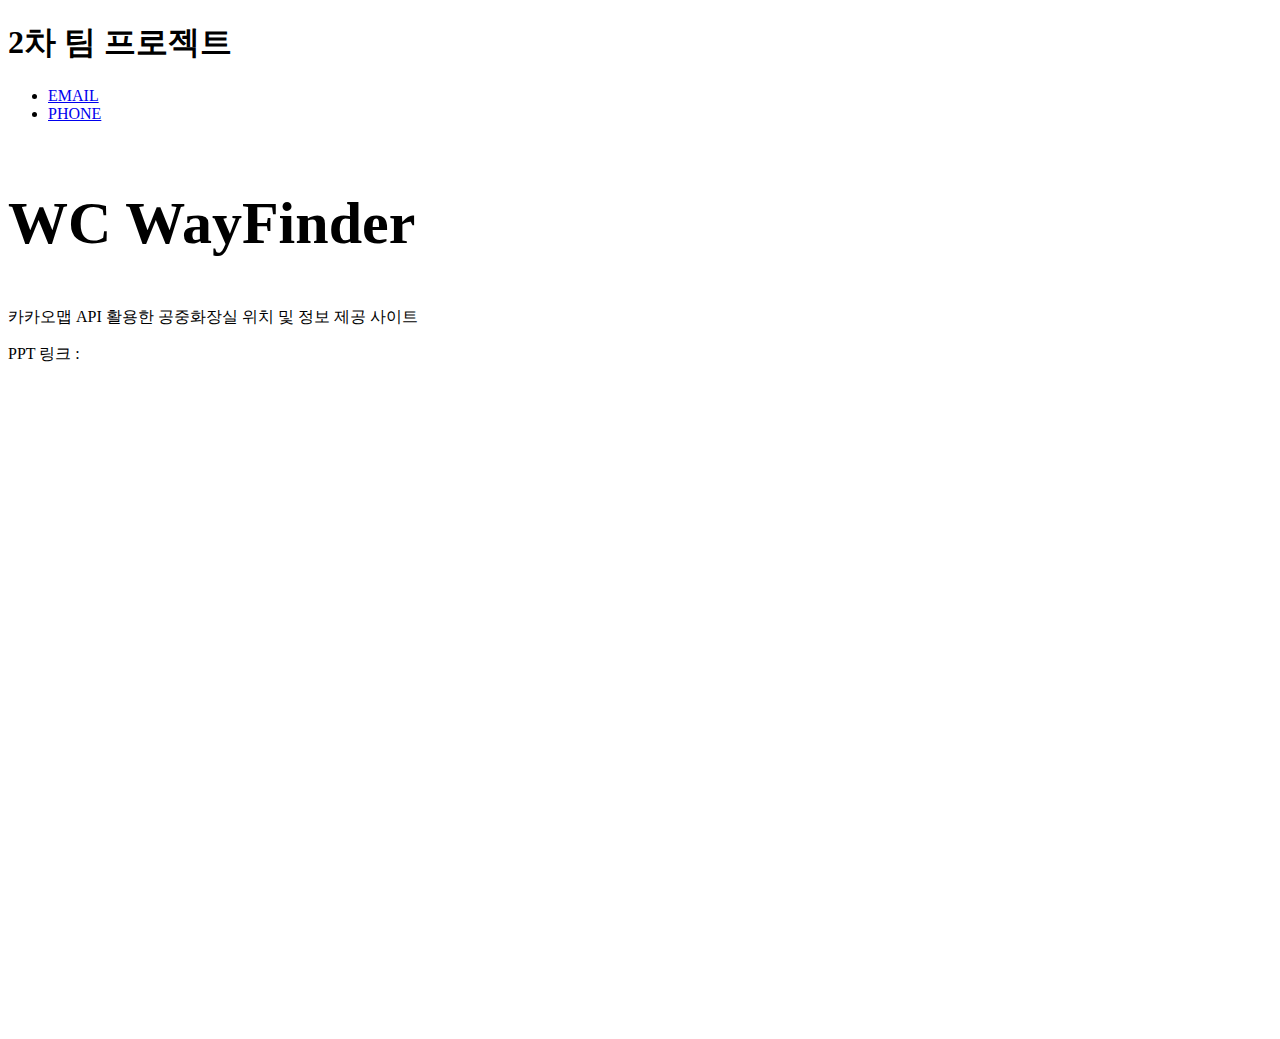
==== index.html @ c0bb704b "Update index.html" ====
<!DOCTYPE html>
<html lang="en">
	<head>
		<meta charset="utf-8">
		<meta content="width=device-width, initial-scale=1.0" name="viewport">
	  
		<title>index</title>
		<meta content="" name="description">
		<meta content="" name="keywords">
	  
		<!-- Favicons -->
		<link href="src/main/resources/static/Logis/assets/img/favicon.png" rel="icon">
		<link href="src/main/resources/static/Logis/assets/img/apple-touch-icon.png" rel="apple-touch-icon">
	  
		<!-- Google Fonts -->
		<link rel="preconnect" href="https://fonts.googleapis.com">
		<link rel="preconnect" href="https://fonts.gstatic.com" crossorigin>
		<link href="https://fonts.googleapis.com/css2?family=Open+Sans:ital,wght@0,300;0,400;0,500;0,600;0,700;1,300;1,400;1,600;1,700&family=Poppins:ital,wght@0,300;0,400;0,500;0,600;0,700;1,300;1,400;1,500;1,600;1,700&family=Inter:ital,wght@0,300;0,400;0,500;0,600;0,700;1,300;1,400;1,500;1,600;1,700&display=swap" rel="stylesheet">
	  
		<!-- Vendor CSS Files -->
		<link href="src/main/resources/static/Logis/assets/vendor/bootstrap/css/bootstrap.min.css" rel="stylesheet">
		<link href="src/main/resources/static/Logis/assets/vendor/bootstrap-icons/bootstrap-icons.css" rel="stylesheet">
		<link href="src/main/resources/static/Logis/assets/vendor/fontawesome-free/css/all.min.css" rel="stylesheet">
		<link href="src/main/resources/static/Logis/assets/vendor/glightbox/css/glightbox.min.css" rel="stylesheet">
		<link href="src/main/resources/static/Logis/assets/vendor/swiper/swiper-bundle.min.css" rel="stylesheet">
		<link href="src/main/resources/static/Logis/assets/vendor/aos/aos.css" rel="stylesheet">
	  
		<!-- Template Main CSS File -->
		<link href="src/main/resources/static/Logis/assets/css/main.css" rel="stylesheet">

		<!-- JQuery -->
		<script src="https://code.jquery.com/jquery-3.6.0.min.js"></script>
	  
	</head>
<body>
<header id="header" class="header d-flex align-items-center fixed-top">
    <div class="container-fluid container-xl d-flex align-items-center justify-content-between">

        <a class="logo d-flex align-items-center">
            <h1>2차 팀 프로젝트</h1>
        </a>

        <i class="mobile-nav-toggle mobile-nav-show bi bi-list"></i>
        <i class="mobile-nav-toggle mobile-nav-hide d-none bi bi-x"></i>
        <nav id="navbar" class="navbar">
            <ul>
                <li><a href="#" id="email">EMAIL</a></li>
                <li><a href="#" id="phone">PHONE</a></li>
            </ul>
        </nav>

    </div>
</header>

<div id="hero" class="hero d-flex align-items-center" style="position: absolute; height: 100%;">
    <div class="container">
        <div class="row gy-4 d-flex justify-content-between">
            <div class="col-lg-6 order-2 order-lg-1 d-flex flex-column justify-content-center">
                <h2 style="font-size: 60px">WC WayFinder</h2>
                <div class="row gy-4">
                    <p>카카오맵 API 활용한 공중화장실 위치 및 정보 제공 사이트</p>
                    <span>PPT 링크 : <a href="src/main/resources/static/Files/2차_프로젝트_PPT.pdf"></a></span>
                </div>
            </div>
        </div>
    </div>
</div>

<a href="#" class="scroll-top d-flex align-items-center justify-content-center"><i class="bi bi-arrow-up-short"></i></a>

<!-- Vendor JS Files -->
<script src="src/main/resources/static/Logis/assets/vendor/bootstrap/js/bootstrap.bundle.min.js"></script>
<script src="src/main/resources/static/Logis/assets/vendor/purecounter/purecounter_vanilla.js"></script>
<script src="src/main/resources/static/Logis/assets/vendor/glightbox/js/glightbox.min.js"></script>
<script src="src/main/resources/static/Logis/assets/vendor/swiper/swiper-bundle.min.js"></script>
<script src="src/main/resources/static/Logis/assets/vendor/aos/aos.js"></script>

<!-- Template Main JS File -->
<script src="src/main/resources/static/Logis/assets/js/main.js"></script>

<script>
	$(document).ready(function(){
		let email = $("#email");
		let phone = $("#phone");
		
		email.on("mouseenter", function(){
			$(this).text("sariys33@gmail.com");
		});
		email.on("mouseleave", function(){
			$(this).text("EMAIL");
		});

		phone.on("mouseenter", function(){
			$(this).text("010 2671 3014");
		});
		phone.on("mouseleave", function(){
			$(this).text("PHONE");
		});
		
	});
</script>

</body>
</html>
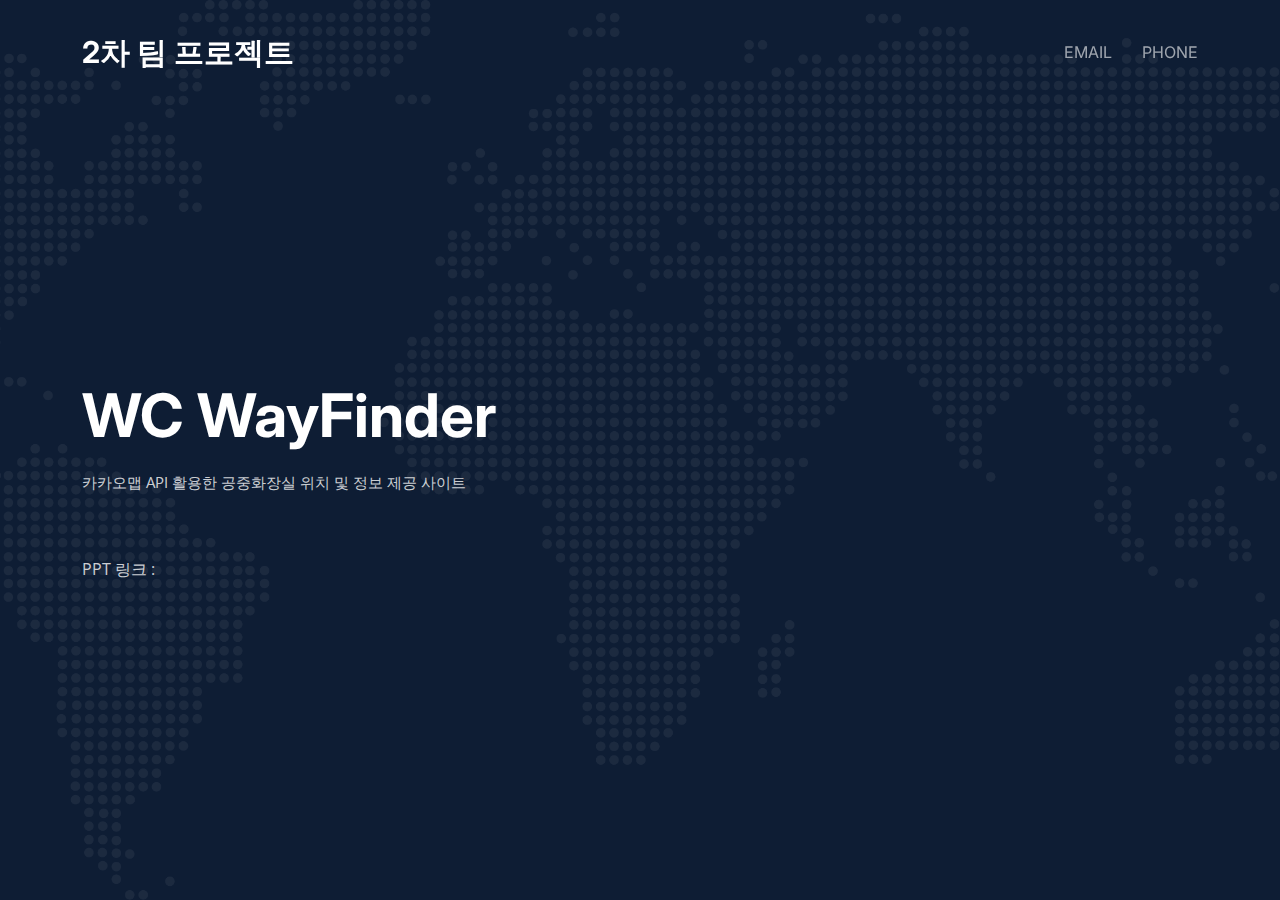
==== commit f7968556: "Update index.html" ====
--- a/index.html
+++ b/index.html
@@ -9,8 +9,8 @@
 		<meta content="" name="keywords">
 	  
 		<!-- Favicons -->
-		<link href="src/main/resources/static/Logis/assets/img/favicon.png" rel="icon">
-		<link href="src/main/resources/static/Logis/assets/img/apple-touch-icon.png" rel="apple-touch-icon">
+		<link href="Template/Logis/assets/img/favicon.png" rel="icon">
+		<link href="Template/Logis/assets/img/apple-touch-icon.png" rel="apple-touch-icon">
 	  
 		<!-- Google Fonts -->
 		<link rel="preconnect" href="https://fonts.googleapis.com">
@@ -18,15 +18,15 @@
 		<link href="https://fonts.googleapis.com/css2?family=Open+Sans:ital,wght@0,300;0,400;0,500;0,600;0,700;1,300;1,400;1,600;1,700&family=Poppins:ital,wght@0,300;0,400;0,500;0,600;0,700;1,300;1,400;1,500;1,600;1,700&family=Inter:ital,wght@0,300;0,400;0,500;0,600;0,700;1,300;1,400;1,500;1,600;1,700&display=swap" rel="stylesheet">
 	  
 		<!-- Vendor CSS Files -->
-		<link href="src/main/resources/static/Logis/assets/vendor/bootstrap/css/bootstrap.min.css" rel="stylesheet">
-		<link href="src/main/resources/static/Logis/assets/vendor/bootstrap-icons/bootstrap-icons.css" rel="stylesheet">
-		<link href="src/main/resources/static/Logis/assets/vendor/fontawesome-free/css/all.min.css" rel="stylesheet">
-		<link href="src/main/resources/static/Logis/assets/vendor/glightbox/css/glightbox.min.css" rel="stylesheet">
-		<link href="src/main/resources/static/Logis/assets/vendor/swiper/swiper-bundle.min.css" rel="stylesheet">
-		<link href="src/main/resources/static/Logis/assets/vendor/aos/aos.css" rel="stylesheet">
+		<link href="Template/Logis/assets/vendor/bootstrap/css/bootstrap.min.css" rel="stylesheet">
+		<link href="Template/Logis/assets/vendor/bootstrap-icons/bootstrap-icons.css" rel="stylesheet">
+		<link href="Template/Logis/assets/vendor/fontawesome-free/css/all.min.css" rel="stylesheet">
+		<link href="Template/Logis/assets/vendor/glightbox/css/glightbox.min.css" rel="stylesheet">
+		<link href="Template/Logis/assets/vendor/swiper/swiper-bundle.min.css" rel="stylesheet">
+		<link href="Template/Logis/assets/vendor/aos/aos.css" rel="stylesheet">
 	  
 		<!-- Template Main CSS File -->
-		<link href="src/main/resources/static/Logis/assets/css/main.css" rel="stylesheet">
+		<link href="Template/Logis/assets/css/main.css" rel="stylesheet">
 
 		<!-- JQuery -->
 		<script src="https://code.jquery.com/jquery-3.6.0.min.js"></script>
@@ -69,14 +69,14 @@
 <a href="#" class="scroll-top d-flex align-items-center justify-content-center"><i class="bi bi-arrow-up-short"></i></a>
 
 <!-- Vendor JS Files -->
-<script src="src/main/resources/static/Logis/assets/vendor/bootstrap/js/bootstrap.bundle.min.js"></script>
-<script src="src/main/resources/static/Logis/assets/vendor/purecounter/purecounter_vanilla.js"></script>
-<script src="src/main/resources/static/Logis/assets/vendor/glightbox/js/glightbox.min.js"></script>
-<script src="src/main/resources/static/Logis/assets/vendor/swiper/swiper-bundle.min.js"></script>
-<script src="src/main/resources/static/Logis/assets/vendor/aos/aos.js"></script>
+<script src="Template/Logis/assets/vendor/bootstrap/js/bootstrap.bundle.min.js"></script>
+<script src="Template/Logis/assets/vendor/purecounter/purecounter_vanilla.js"></script>
+<script src="Template/Logis/assets/vendor/glightbox/js/glightbox.min.js"></script>
+<script src="Template/Logis/assets/vendor/swiper/swiper-bundle.min.js"></script>
+<script src="Template/Logis/assets/vendor/aos/aos.js"></script>
 
 <!-- Template Main JS File -->
-<script src="src/main/resources/static/Logis/assets/js/main.js"></script>
+<script src="Template/Logis/assets/js/main.js"></script>
 
 <script>
 	$(document).ready(function(){
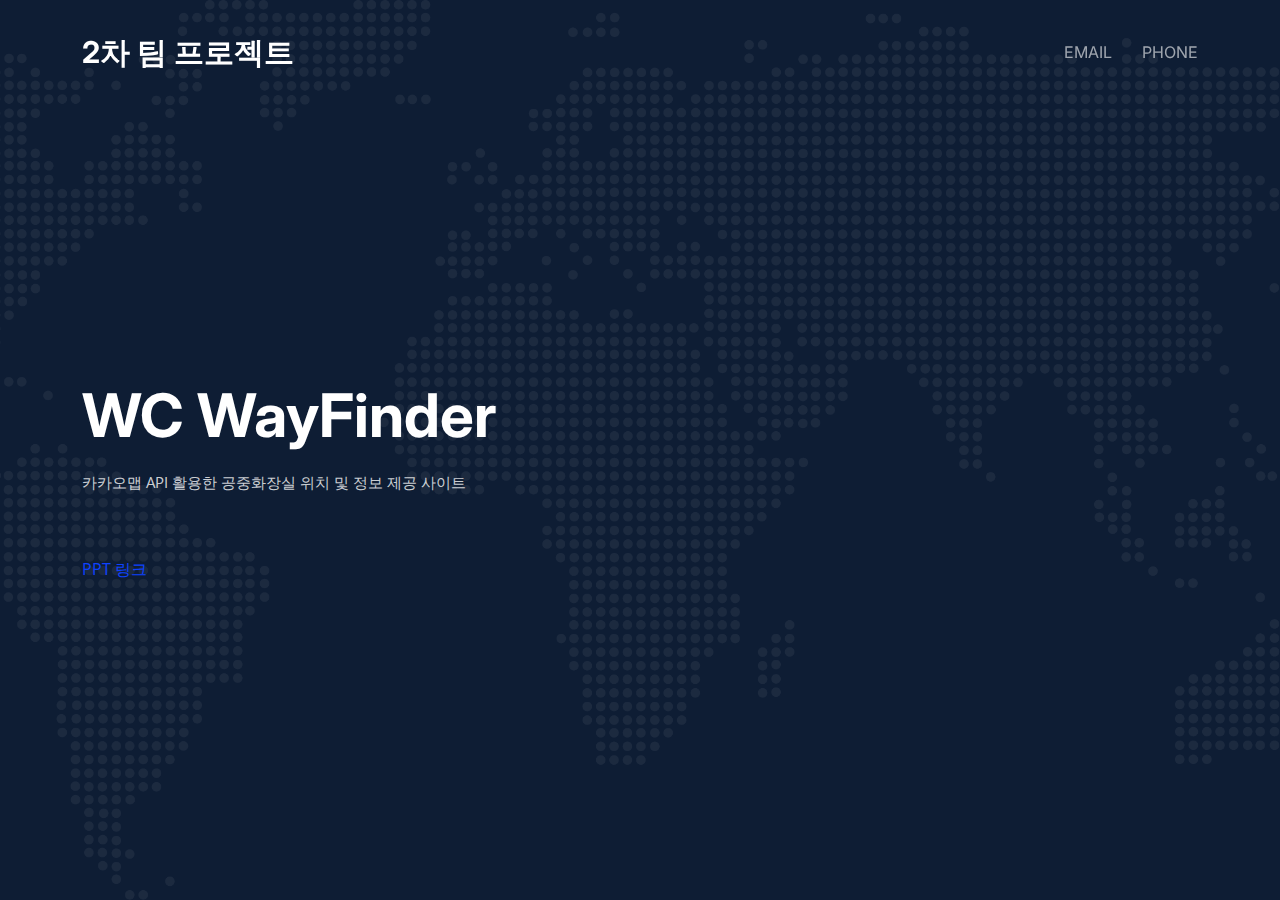
==== commit bd296049: "Update index.html" ====
--- a/index.html
+++ b/index.html
@@ -9,8 +9,8 @@
 		<meta content="" name="keywords">
 	  
 		<!-- Favicons -->
-		<link href="Template/Logis/assets/img/favicon.png" rel="icon">
-		<link href="Template/Logis/assets/img/apple-touch-icon.png" rel="apple-touch-icon">
+		<link href="/Template/Logis/assets/img/favicon.png" rel="icon">
+		<link href="/Template/Logis/assets/img/apple-touch-icon.png" rel="apple-touch-icon">
 	  
 		<!-- Google Fonts -->
 		<link rel="preconnect" href="https://fonts.googleapis.com">
@@ -18,15 +18,15 @@
 		<link href="https://fonts.googleapis.com/css2?family=Open+Sans:ital,wght@0,300;0,400;0,500;0,600;0,700;1,300;1,400;1,600;1,700&family=Poppins:ital,wght@0,300;0,400;0,500;0,600;0,700;1,300;1,400;1,500;1,600;1,700&family=Inter:ital,wght@0,300;0,400;0,500;0,600;0,700;1,300;1,400;1,500;1,600;1,700&display=swap" rel="stylesheet">
 	  
 		<!-- Vendor CSS Files -->
-		<link href="Template/Logis/assets/vendor/bootstrap/css/bootstrap.min.css" rel="stylesheet">
-		<link href="Template/Logis/assets/vendor/bootstrap-icons/bootstrap-icons.css" rel="stylesheet">
-		<link href="Template/Logis/assets/vendor/fontawesome-free/css/all.min.css" rel="stylesheet">
-		<link href="Template/Logis/assets/vendor/glightbox/css/glightbox.min.css" rel="stylesheet">
-		<link href="Template/Logis/assets/vendor/swiper/swiper-bundle.min.css" rel="stylesheet">
-		<link href="Template/Logis/assets/vendor/aos/aos.css" rel="stylesheet">
+		<link href="/Template/Logis/assets/vendor/bootstrap/css/bootstrap.min.css" rel="stylesheet">
+		<link href="/Template/Logis/assets/vendor/bootstrap-icons/bootstrap-icons.css" rel="stylesheet">
+		<link href="/Template/Logis/assets/vendor/fontawesome-free/css/all.min.css" rel="stylesheet">
+		<link href="/Template/Logis/assets/vendor/glightbox/css/glightbox.min.css" rel="stylesheet">
+		<link href="/Template/Logis/assets/vendor/swiper/swiper-bundle.min.css" rel="stylesheet">
+		<link href="/Template/Logis/assets/vendor/aos/aos.css" rel="stylesheet">
 	  
 		<!-- Template Main CSS File -->
-		<link href="Template/Logis/assets/css/main.css" rel="stylesheet">
+		<link href="/Template/Logis/assets/css/main.css" rel="stylesheet">
 
 		<!-- JQuery -->
 		<script src="https://code.jquery.com/jquery-3.6.0.min.js"></script>
@@ -59,7 +59,7 @@
                 <h2 style="font-size: 60px">WC WayFinder</h2>
                 <div class="row gy-4">
                     <p>카카오맵 API 활용한 공중화장실 위치 및 정보 제공 사이트</p>
-                    <span>PPT 링크 : <a href="src/main/resources/static/Files/2차_프로젝트_PPT.pdf"></a></span>
+                    <span><a href="/Files/2차_프로젝트_PPT.pdf">PPT 링크</a></span>
                 </div>
             </div>
         </div>
@@ -69,14 +69,14 @@
 <a href="#" class="scroll-top d-flex align-items-center justify-content-center"><i class="bi bi-arrow-up-short"></i></a>
 
 <!-- Vendor JS Files -->
-<script src="Template/Logis/assets/vendor/bootstrap/js/bootstrap.bundle.min.js"></script>
-<script src="Template/Logis/assets/vendor/purecounter/purecounter_vanilla.js"></script>
-<script src="Template/Logis/assets/vendor/glightbox/js/glightbox.min.js"></script>
-<script src="Template/Logis/assets/vendor/swiper/swiper-bundle.min.js"></script>
-<script src="Template/Logis/assets/vendor/aos/aos.js"></script>
+<script src="/Template/Logis/assets/vendor/bootstrap/js/bootstrap.bundle.min.js"></script>
+<script src="/Template/Logis/assets/vendor/purecounter/purecounter_vanilla.js"></script>
+<script src="/Template/Logis/assets/vendor/glightbox/js/glightbox.min.js"></script>
+<script src="/Template/Logis/assets/vendor/swiper/swiper-bundle.min.js"></script>
+<script src="/Template/Logis/assets/vendor/aos/aos.js"></script>
 
 <!-- Template Main JS File -->
-<script src="Template/Logis/assets/js/main.js"></script>
+<script src="/Template/Logis/assets/js/main.js"></script>
 
 <script>
 	$(document).ready(function(){
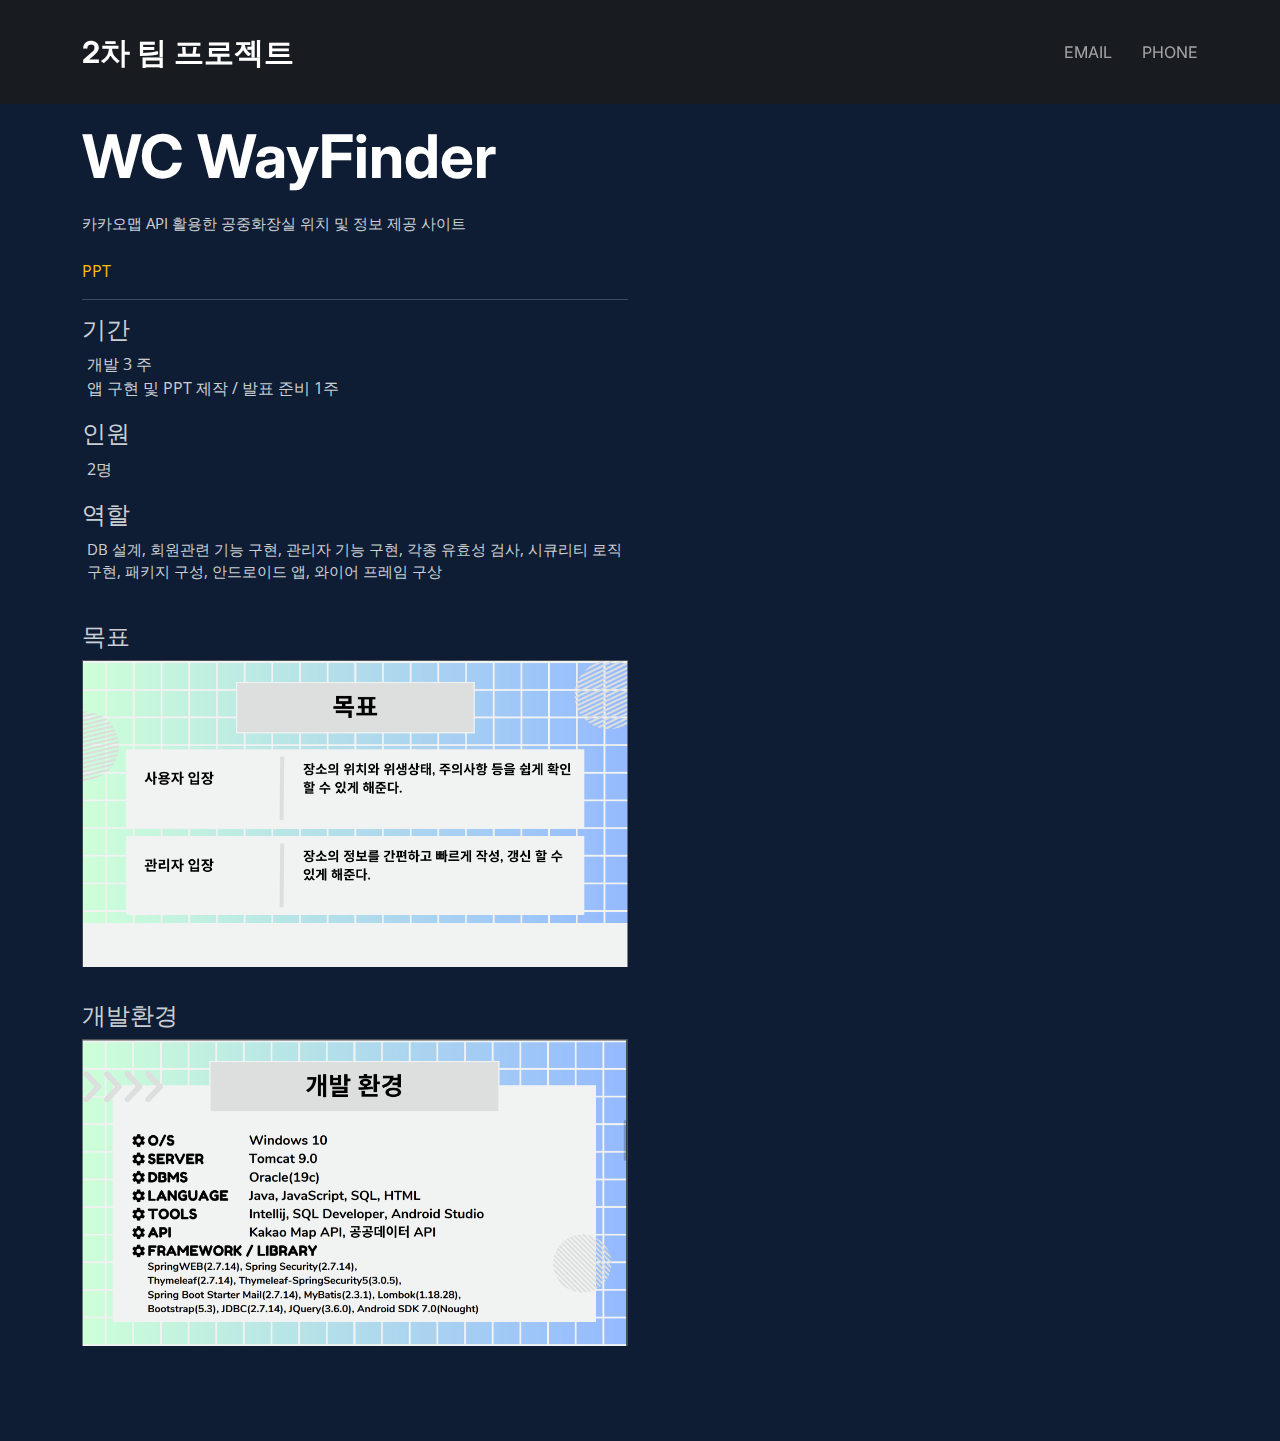
==== commit 5ba17639: "작성완료" ====
--- a/index.html
+++ b/index.html
@@ -33,7 +33,7 @@
 	  
 	</head>
 <body>
-<header id="header" class="header d-flex align-items-center fixed-top">
+<header id="header" class="header d-flex align-items-center fixed-top" style="background-color: rgba(28, 28, 28, 0.8);">
     <div class="container-fluid container-xl d-flex align-items-center justify-content-between">
 
         <a class="logo d-flex align-items-center">
@@ -52,19 +52,54 @@
     </div>
 </header>
 
-<div id="hero" class="hero d-flex align-items-center" style="position: absolute; height: 100%;">
+<div id="hero" class="hero d-flex align-items-center" style="height: 100%;">
     <div class="container">
         <div class="row gy-4 d-flex justify-content-between">
             <div class="col-lg-6 order-2 order-lg-1 d-flex flex-column justify-content-center">
                 <h2 style="font-size: 60px">WC WayFinder</h2>
                 <div class="row gy-4">
-                    <p>카카오맵 API 활용한 공중화장실 위치 및 정보 제공 사이트</p>
-                    <span><a href="/Files/2차_프로젝트_PPT.pdf">PPT 링크</a></span>
+                    <p style="margin-bottom: 0;">카카오맵 API 활용한 공중화장실 위치 및 정보 제공 사이트</p>
+                    <span><a class="link" href="/Files/2차_프로젝트_PPT.pdf" target="_blank">PPT</a></span>
                 </div>
+				<hr>	
+
+				<div class="content-container">
+					<div>
+						<h4>기간</h4>
+						<a>개발 3 주</a> <br/>
+						<a>앱 구현 및 PPT 제작 / 발표 준비 1주</a>
+					</div>
+					<div>
+						<h4>인원</h4>
+						<a>2명</a>
+					</div>
+					<div>
+						<h4>역할</h4>
+						<p>
+							DB 설계, 회원관련 기능 구현, 관리자 기능 구현, 각종 유효성 검사,
+							시큐리티 로직 구현, 패키지 구성, 안드로이드 앱, 와이어 프레임 구상
+						</p>
+					</div>
+					<div>
+						<h4>목표</h4>
+						<img src="/Files/목표.PNG"/>
+					</div>
+					<div>
+						<h4>개발환경</h4>
+						<img src="/Files/개발환경.PNG"/>
+					</div>
+				</div>
+
             </div>
         </div>
     </div>
 </div>
+
+
+
+
+
+
 
 <a href="#" class="scroll-top d-flex align-items-center justify-content-center"><i class="bi bi-arrow-up-short"></i></a>
 
--- a/Template/Logis/assets/css/main.css
+++ b/Template/Logis/assets/css/main.css
@@ -1708,7 +1708,6 @@
   width: 100%;
   min-height: 50vh;
   background-color: var(--color-secondary);
-  background-image: url("../img/hero-bg.png");
   background-size: cover;
   background-position: center;
   position: relative;
@@ -2130,9 +2129,7 @@
 }
 
 img {
-    object-fit: cover;
     width: 100%;
-    height: 100%;
     margin-bottom: 15px;
 }
 
@@ -2188,3 +2185,19 @@
 #pagination a:hover {
     color: #ffc107;
 }
+
+a.link {
+  color: #ffc107;
+}
+
+a.link:hover {
+  color: #0d6efd;
+}
+
+.content-container div {
+  margin-bottom: 20px;
+}
+
+.content-container div a, .content-container div p {
+  margin-left: 5px;
+}
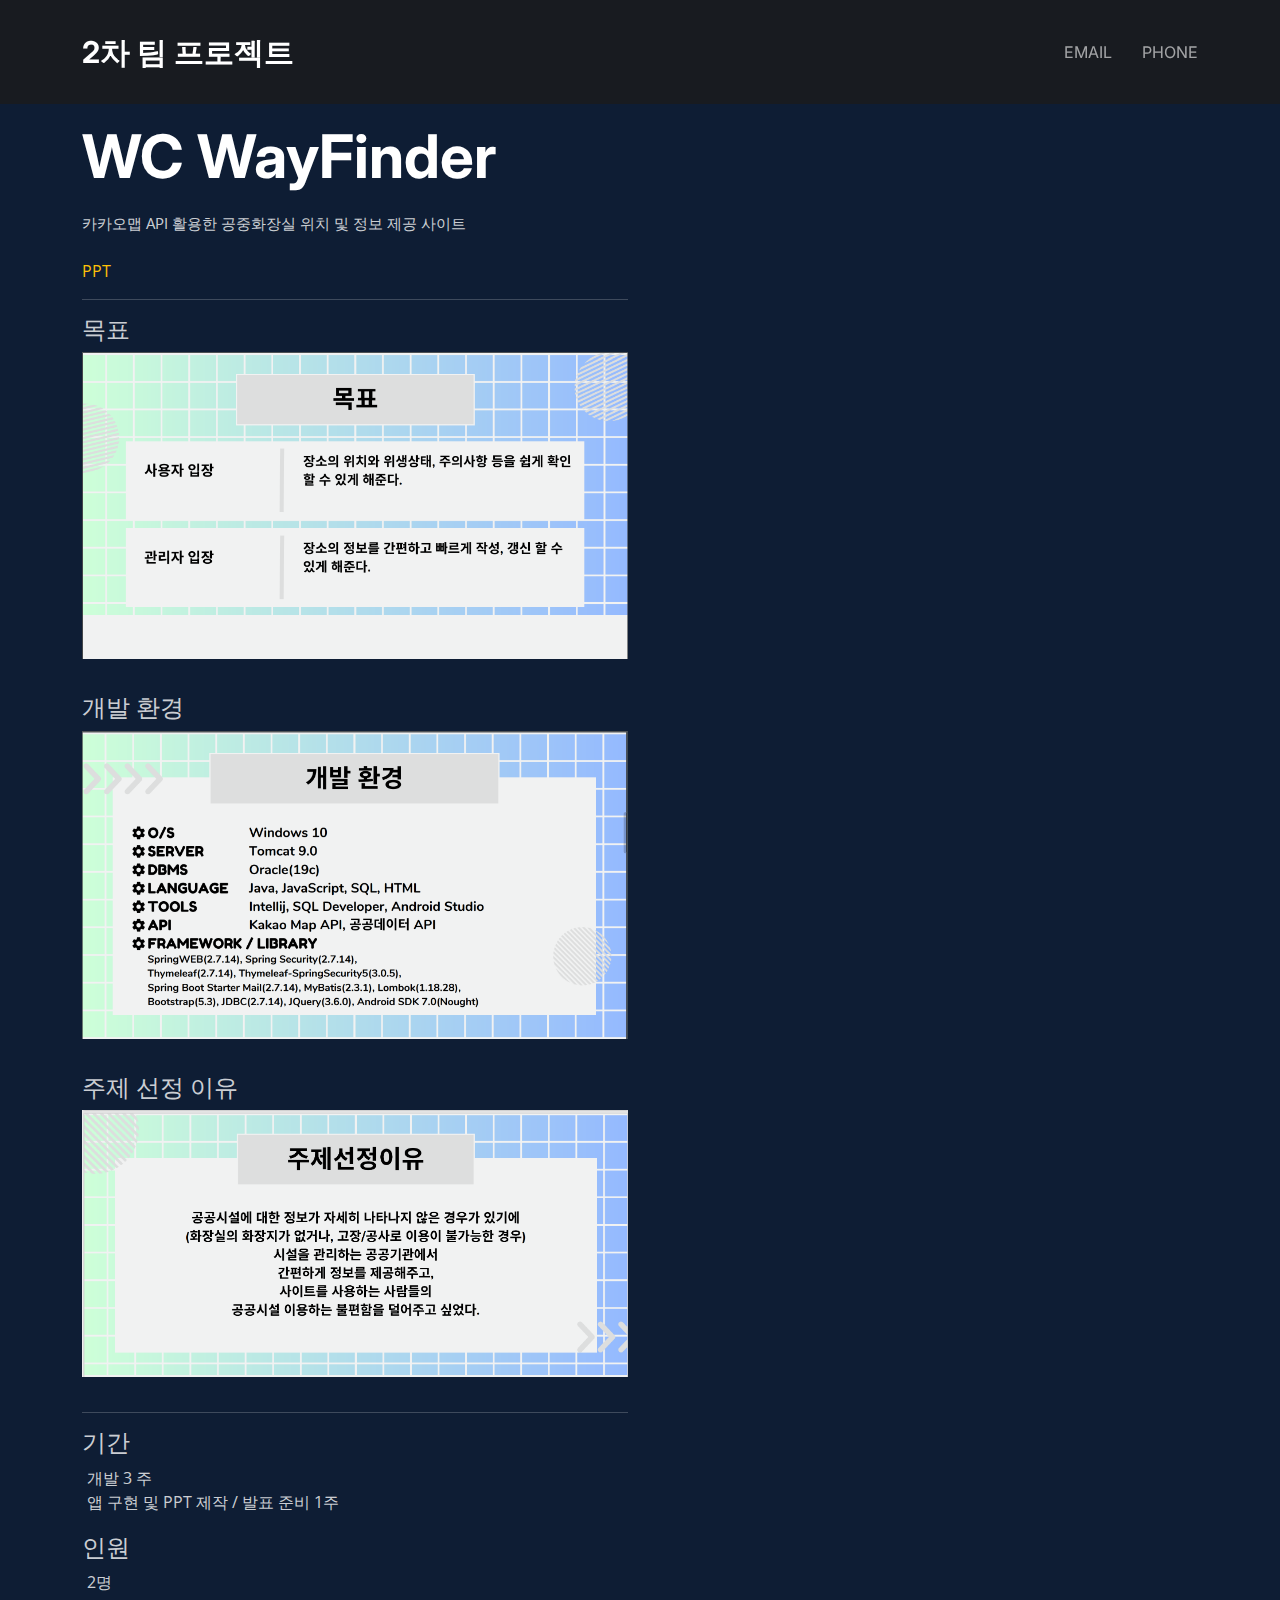
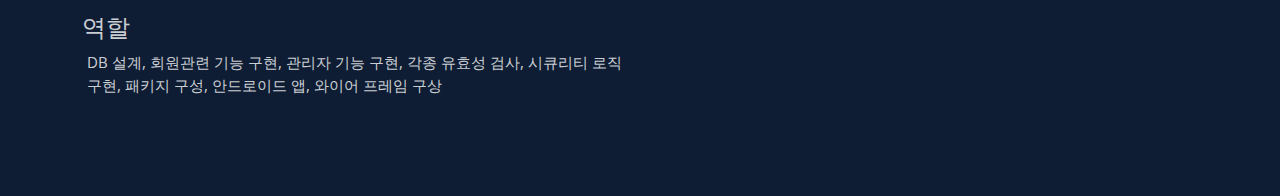
==== commit 853fafad: "Update index.html" ====
--- a/index.html
+++ b/index.html
@@ -65,6 +65,19 @@
 
 				<div class="content-container">
 					<div>
+						<h4>목표</h4>
+						<img src="/Files/목표.PNG"/>
+					</div>
+					<div>
+						<h4>개발 환경</h4>
+						<img src="/Files/개발환경.PNG"/>
+					</div>
+					<div>
+						<h4>주제 선정 이유</h4>
+						<img src="/Files/주제.PNG"/>
+					</div>
+					<hr>
+					<div>
 						<h4>기간</h4>
 						<a>개발 3 주</a> <br/>
 						<a>앱 구현 및 PPT 제작 / 발표 준비 1주</a>
@@ -80,14 +93,7 @@
 							시큐리티 로직 구현, 패키지 구성, 안드로이드 앱, 와이어 프레임 구상
 						</p>
 					</div>
-					<div>
-						<h4>목표</h4>
-						<img src="/Files/목표.PNG"/>
-					</div>
-					<div>
-						<h4>개발환경</h4>
-						<img src="/Files/개발환경.PNG"/>
-					</div>
+					
 				</div>
 
             </div>
